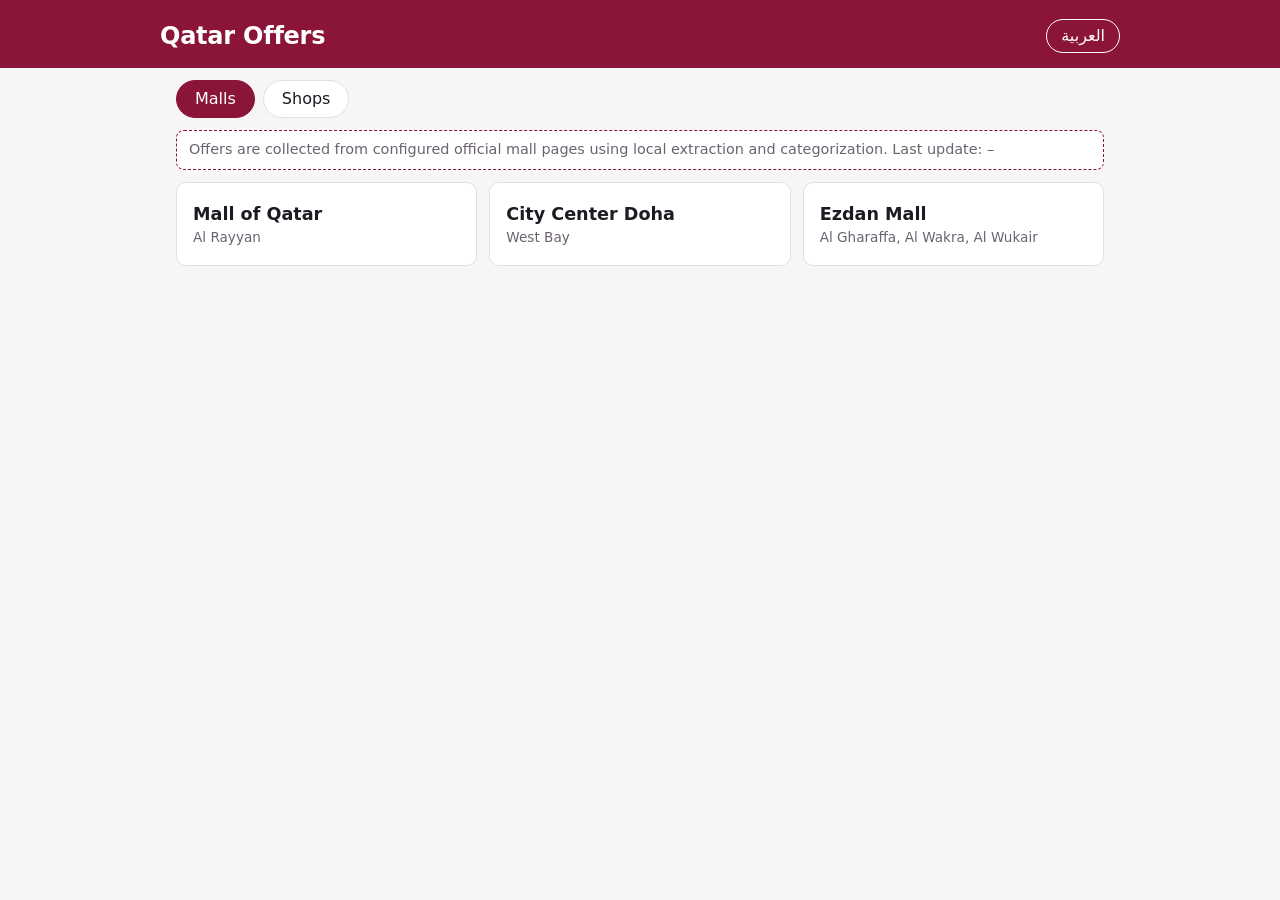
==== web/index.html @ d465aadb "Add files via upload" ====
<!DOCTYPE html>
<html lang="en">
<head>
<meta charset="utf-8">
<meta name="viewport" content="width=device-width, initial-scale=1">
<title>Qatar Offers</title>
<meta name="theme-color" content="#8A1538">
<link rel="manifest" href="manifest.webmanifest">
<link rel="icon" href="icon-192.png">
<link rel="apple-touch-icon" href="icon-192.png">
<meta name="apple-mobile-web-app-capable" content="yes">
<style>
:root{--maroon:#8A1538;--on:#fff;--ink:#1E1A22;--paper:#F7F5F6;--card:#fff;--line:#E4DFE2;--mute:#6B6370;--soon:#B3261E}
@media (prefers-color-scheme:dark){:root{--maroon:#E0728F;--on:#17141A;--ink:#F1EDF2;--paper:#17141A;--card:#221E27;--line:#363039;--mute:#A79FAD;--soon:#FF8A80}}
*{box-sizing:border-box}
body{margin:0;background:var(--paper);color:var(--ink);font:16px/1.5 "Segoe UI",Tahoma,system-ui,sans-serif}
header{background:var(--maroon);color:var(--on);padding:18px 16px 14px}
.top{max-width:960px;margin:auto;display:flex;justify-content:space-between;align-items:center;gap:12px}
h1{margin:0;font-size:1.5rem;letter-spacing:-.01em}
#lang{background:transparent;color:inherit;border:1.5px solid currentColor;border-radius:99px;padding:4px 14px;font:inherit;cursor:pointer}
.tabs{max-width:960px;margin:12px auto 0;padding:0 16px;display:flex;gap:8px}
.tabs button,.chip{border:1px solid var(--line);background:var(--card);color:var(--ink);border-radius:99px;padding:6px 18px;font:inherit;cursor:pointer}
[aria-pressed="true"]{background:var(--maroon)!important;border-color:var(--maroon)!important;color:var(--on)!important}
main{max-width:960px;margin:auto;padding:12px 16px 32px}
.note{background:var(--card);border:1px dashed var(--maroon);border-radius:8px;padding:8px 12px;margin-bottom:12px;color:var(--mute);font-size:.9rem}
input{width:100%;padding:10px;border:1px solid var(--line);border-radius:8px;background:var(--card);color:var(--ink);font:inherit;margin-bottom:12px}
:focus-visible{outline:3px solid var(--maroon);outline-offset:2px}
.grid{display:grid;grid-template-columns:repeat(auto-fill,minmax(290px,1fr));gap:12px}
.card{display:flex;background:var(--card);border:1px solid var(--line);border-radius:10px;overflow:hidden;cursor:pointer;text-align:start;padding:0;color:inherit;font:inherit}
.card:hover{border-color:var(--maroon)}
.stub{flex:0 0 76px;display:flex;flex-direction:column;align-items:center;justify-content:center;border-inline-end:2px dashed var(--line);padding:8px 4px;text-align:center}
.stub b{font-size:1.9rem;line-height:1;font-weight:700}
.stub span{font-size:.72rem;color:var(--mute)}
.stub.soon b{color:var(--soon)}
.body{padding:12px 14px;min-width:0}
.store{font-size:.85rem;color:var(--mute)}
.title{font-weight:600;margin:2px 0 6px}
.disc{display:inline-block;background:var(--maroon);color:var(--on);border-radius:6px;padding:1px 9px;font-size:.88rem;font-weight:600;margin-inline-end:6px}
.disc.flag{background:transparent;border:1px solid var(--soon);color:var(--soon)}
.tagrow{display:flex;flex-wrap:wrap;gap:6px;margin:6px 0}
.tagrow span{border:1px solid var(--line);border-radius:99px;padding:1px 10px;font-size:.78rem;color:var(--mute)}
.big .body{padding:18px 16px}.big .title{font-size:1.1rem;margin:0}
.back{background:none;border:0;color:var(--maroon);font:inherit;cursor:pointer;padding:4px 0}
h2.pt{margin:4px 0 0;font-size:1.35rem}
.chips{display:flex;flex-wrap:wrap;gap:8px;margin:12px 0}
.meta{color:var(--mute);font-size:.9rem;margin:6px 0 12px}
.warn{color:var(--soon)}
.meta a{color:var(--maroon)}
details{margin-top:16px;color:var(--mute);font-size:.9rem}
details a{color:var(--maroon)}
dialog{border:1px solid var(--line);border-radius:12px;background:var(--card);color:var(--ink);max-width:460px;width:calc(100% - 32px);padding:20px}
dialog::backdrop{background:rgba(0,0,0,.5)}
dialog h2{margin:0 0 6px;font-size:1.2rem}
dialog p{margin:8px 0}
dialog a{color:var(--maroon)}
dialog button{margin-top:8px;padding:8px 18px;border:0;border-radius:8px;background:var(--maroon);color:var(--on);font:inherit;cursor:pointer}
.empty{padding:36px 0;text-align:center;color:var(--mute)}
</style>
</head>
<body>
<header><div class="top"><h1 id="appname"></h1><button id="lang" type="button"></button></div></header>
<nav class="tabs" id="tabs"><button type="button" data-tab="malls"></button><button type="button" data-tab="shops"></button></nav>
<main><div id="note" class="note" hidden></div><div id="view"></div></main>
<dialog id="dlg"></dialog>
<script>
const CATS=["Electronics","Fashion","Groceries","Restaurants","Travel","Technology","Beauty","Entertainment","Automotive","Home","Telecom","Banking","Education","Retail","Services","Other"];
const T={
 en:{app:"Qatar Offers",malls:"Malls",shops:"Shops",back:"Back",find:"Search shops",
  cats:{Electronics:"Electronics",Fashion:"Fashion",Groceries:"Groceries",Restaurants:"Restaurants",Travel:"Travel",Technology:"Technology",Beauty:"Beauty",Entertainment:"Entertainment",Automotive:"Automotive",Home:"Home",Telecom:"Telecom",Banking:"Banking",Education:"Education",Retail:"Retail",Services:"Services",Other:"Other"},
  searching:"Searching the web for offers. The first search for a mall can take up to 30 seconds.",
  checked:"Checked",ai:"Extracted and categorized locally from official source pages. Confirm with the store before you go.",
  limit:"Today's search limit is reached. Showing saved results only.",busy:"Someone else is searching this mall right now. Try again in a minute.",
  error:"The search failed just now. Showing saved results.",none:"No offers found here yet.",
  manual:"Offers are collected from configured official mall pages using local extraction and categorization. Last update:",shopsEmpty:"Shops appear here after a mall has been searched. Open a mall first.",err:"Could not load. Check your connection and try again.",
  sample:"Demo mode with sample data. Deploy the backend to search real offers.",
  days:"days left",today:"last day",noEnd:"no end date",close:"Close",ends:"Ends",starts:"Starts",sources:"Sources",source:"Source",offers:n=>n+(n===1?" offer":" offers"),
  promo:"Promo code",price:"Price",review:"Under review"},
 ar:{app:"عروض قطر",malls:"المجمعات",shops:"المتاجر",back:"رجوع",find:"ابحث عن متجر",
  cats:{Electronics:"إلكترونيات",Fashion:"أزياء",Groceries:"بقالة",Restaurants:"مطاعم",Travel:"سفر",Technology:"تقنية",Beauty:"جمال",Entertainment:"ترفيه",Automotive:"سيارات",Home:"منزل",Telecom:"اتصالات",Banking:"بنوك",Education:"تعليم",Retail:"تجزئة",Services:"خدمات",Other:"أخرى"},
  searching:"جارٍ البحث عن العروض في الويب. قد يستغرق أول بحث عن مجمع حتى 30 ثانية.",
  checked:"آخر فحص",ai:"استُخرجت وصُنّفت محلياً من صفحات المصادر الرسمية. تأكد من المتجر قبل الذهاب.",
  limit:"تم الوصول إلى حد البحث اليومي. نعرض النتائج المحفوظة فقط.",busy:"هناك بحث جارٍ عن هذا المجمع الآن. حاول بعد دقيقة.",
  error:"فشل البحث الآن. نعرض النتائج المحفوظة.",none:"لا توجد عروض هنا بعد.",
  manual:"تُجمع العروض من صفحات المجمعات الرسمية المحددة باستخدام الاستخراج والتصنيف المحلي. آخر تحديث:",shopsEmpty:"تظهر المتاجر هنا بعد البحث في مجمع. افتح مجمعاً أولاً.",err:"تعذّر التحميل. تحقق من الاتصال وحاول مرة أخرى.",
  sample:"وضع تجريبي ببيانات نموذجية. انشر الخادم للبحث عن عروض حقيقية.",
  days:"أيام متبقية",today:"آخر يوم",noEnd:"بلا تاريخ انتهاء",close:"إغلاق",ends:"ينتهي",starts:"يبدأ",sources:"المصادر",source:"المصدر",offers:n=>n+" عرض",
  promo:"رمز الخصم",price:"السعر",review:"قيد المراجعة"}
};
let lang=localStorage.getItem("lang")||"en",route={tab:"malls"},demo=false,sample=[],seq=0,current=[],shopsAll=[];
const $=id=>document.getElementById(id),dayMs=864e5,today=new Date(new Date().toDateString());
const esc=s=>String(s??"").replace(/[&<>"']/g,c=>({"&":"&amp;","<":"&lt;",">":"&gt;",'"':"&quot;","'":"&#39;"}[c]));
const daysLeft=o=>o.end_date?Math.round((new Date(o.end_date)-today)/dayMs):null;
const ttl=o=>lang==="ar"&&o.title_ar?o.title_ar:o.title;
const nm=m=>lang==="ar"&&m.name_ar?m.name_ar:m.name;
const fix=o=>o.days_left!=null?{...o,end_date:new Date(today.getTime()+o.days_left*dayMs).toISOString().slice(0,10)}:o;

async function api(p){const r=await fetch(p);if(!r.ok)throw new Error(r.status);return r.json()}
let mallsStatic=[],meta={};
const norm=s=>String(s||"").toLowerCase().replace(/centre/g,"center").replace(/[^a-z0-9\u0600-\u06ff]/g,"");
async function loadSample(){if(!sample.length&&!mallsStatic.length){
  const[d,m]=await Promise.all([fetch("offers.json").then(r=>r.json()),fetch("malls.json").then(r=>r.json()).catch(()=>[])]);
  meta=d;sample=(d.offers||[]).map(fix);mallsStatic=m}}
async function getMalls(){
  if(!demo){try{return await api("/api/malls")}catch(e){demo=true}}
  await loadSample();return mallsStatic.length?mallsStatic:[...new Set(sample.map(o=>o.mall_name))].sort().map(n=>({id:n,name:n}));
}
async function getMall(id,cat){
  if(!demo)return api(`/api/mall/${encodeURIComponent(id)}/offers?category=${cat}`);
  await loadSample();const m=mallsStatic.find(x=>x.id===id)||{id,name:id},st=(meta.status||[]).find(x=>x.id===id)||{};return{mall:m,status:"demo",checked_at:st.checked_at||null,sources:st.sources||[],note:m,offers:sample.filter(o=>norm(o.mall_name)===norm(m.name)&&o.category===cat)};
}
async function getShops(){
  if(!demo)return api("/api/shops");
  await loadSample();const m={};sample.forEach(o=>m[o.store_name]=(m[o.store_name]||0)+1);
  return Object.entries(m).sort().map(([name,n])=>({name,n}));
}
async function getShop(name){
  if(!demo)return api("/api/shop?name="+encodeURIComponent(name));
  await loadSample();return{name,offers:sample.filter(o=>o.store_name===name)};
}

function stub(o){
  const d=daysLeft(o),t=T[lang];
  if(d===null)return`<div class="stub"><span>${t.noEnd}</span></div>`;
  if(d===0)return`<div class="stub soon"><span>${t.today}</span></div>`;
  return`<div class="stub ${d<=3?"soon":""}"><b>${d}</b><span>${t.days}</span></div>`;
}
function cards(list,showMall){
  current=list;
  return`<div class="grid">${list.map((o,i)=>`<button class="card" data-i="${i}">${stub(o)}<div class="body">
   <div class="store">${esc(o.store_name)}${showMall&&o.mall_name?" · "+esc(o.mall_name):""}</div>
   <div class="title">${esc(ttl(o))}</div>${o.discount_text?`<span class="disc">${esc(o.discount_text)}</span>`:""}${o.needs_review?`<span class="disc flag">${T[lang].review}</span>`:""}</div></button>`).join("")}</div>`;
}
function ago(iso){
  const m=Math.max(1,Math.round((Date.now()-new Date(iso))/6e4)),rf=new Intl.RelativeTimeFormat(lang,{numeric:"auto"});
  return m<60?rf.format(-m,"minute"):m<2880?rf.format(-Math.round(m/60),"hour"):rf.format(-Math.round(m/1440),"day");
}
const back=()=>`<button class="back" type="button" data-back>${T[lang].back}</button>`;
const chips=()=>`<div class="chips">${CATS.map(c=>`<button class="chip" type="button" data-cat="${c}" aria-pressed="${c===route.cat}">${T[lang].cats[c]}</button>`).join("")}</div>`;

async function go(){
  const my=++seq,t=T[lang],v=$("view");
  document.documentElement.lang=lang;document.documentElement.dir=lang==="ar"?"rtl":"ltr";
  $("appname").textContent=t.app;document.title=t.app;$("lang").textContent=lang==="ar"?"English":"العربية";
  document.querySelectorAll("#tabs button").forEach(b=>{b.textContent=t[b.dataset.tab];b.setAttribute("aria-pressed",b.dataset.tab===route.tab&&!route.mall&&!route.shop||b.dataset.tab===route.tab)});
  try{
    if(route.mall){
      const head=`${back()}<h2 class="pt">${esc(route.name||"")}</h2>${chips()}`;
      v.innerHTML=head+`<p class="meta">${t.searching}</p>`;
      const r=await getMall(route.mall,route.cat);if(my!==seq)return;
      const bits=[];
      if(r.checked_at)bits.push(`${t.checked} ${ago(r.checked_at)}`);
      if(r.offers.some(o=>o.origin==="local_extractor"))bits.push(t.ai);
      const msg=t[r.status];
      v.innerHTML=`${back()}<h2 class="pt">${esc(nm(r.mall))}</h2>${chips()}
       <p class="meta">${esc(bits.join(" · "))}</p>
       ${r.note&&(r.note.note||r.note.note_ar)?`<p class="meta">${esc(lang==="ar"&&r.note.note_ar?r.note.note_ar:r.note.note)}${/^https?:\/\//.test(r.note.note_url||"")?` <a href="${esc(r.note.note_url)}" target="_blank" rel="noopener">${t.source}</a>`:""}</p>`:""}${msg&&["limit","busy","error"].includes(r.status)?`<p class="meta warn">${msg}</p>`:""}
       ${r.offers.length?cards(r.offers,false):`<p class="empty">${t.none}</p>`}
       ${r.sources&&r.sources.length?`<details><summary>${t.sources}</summary><ul>${r.sources.map(s=>`<li><a href="${esc(s.url)}" target="_blank" rel="noopener">${esc(s.title)}</a></li>`).join("")}</ul></details>`:""}`;
    }else if(route.shop){
      const r=await getShop(route.shop);if(my!==seq)return;
      v.innerHTML=`${back()}<h2 class="pt">${esc(r.name)}</h2><p class="meta">${t.offers(r.offers.length)}</p>${cards(r.offers,true)}`;
    }else if(route.tab==="malls"){
      const l=await getMalls();if(my!==seq)return;
      v.innerHTML=`<div class="grid">${l.map(m=>`<button class="card big" data-mall="${esc(m.id)}" data-name="${esc(m.name)}"><div class="body"><div class="title">${esc(nm(m))}</div><div class="store">${esc(m.area||"")}</div></div></button>`).join("")}</div>`;
    }else{
      shopsAll=await getShops();if(my!==seq)return;
      v.innerHTML=`<input id="sq" type="search" placeholder="${t.find}"><div id="shoplist"></div>`;
      drawShops();
    }
  }catch(e){if(my===seq)v.innerHTML=`<p class="empty">${t.err}</p>`}
  $("note").hidden=!demo;$("note").textContent=t.manual+" "+(meta.updated||"–");
}
function drawShops(){
  const q=($("sq")?.value||"").toLowerCase(),l=shopsAll.filter(s=>s.name.toLowerCase().includes(q));
  $("shoplist").innerHTML=l.length?`<div class="grid">${l.map(s=>`<button class="card big" data-shop="${esc(s.name)}"><div class="body"><div class="title">${esc(s.name)}</div><div class="store">${T[lang].offers(s.n)}</div></div></button>`).join("")}</div>`
   :`<p class="empty">${T[lang].shopsEmpty}</p>`;
}
document.addEventListener("input",e=>{if(e.target.id==="sq")drawShops()});
document.addEventListener("click",e=>{
  const b=e.target.closest("button");if(!b)return;
  if(b.dataset.tab){route={tab:b.dataset.tab};go()}
  else if(b.dataset.mall){route={tab:"malls",mall:b.dataset.mall,name:b.dataset.name,cat:"Fashion"};go()}
  else if(b.dataset.cat){route.cat=b.dataset.cat;go()}
  else if(b.dataset.shop){route={tab:"shops",shop:b.dataset.shop};go()}
  else if("back" in b.dataset){route={tab:route.tab};go()}
  else if(b.dataset.i!==undefined){
    const o=current[+b.dataset.i],t=T[lang];if(!o)return;
    const tags=[...(o.tags||[])];if(o.subcategory)tags.unshift(o.subcategory);
    $("dlg").innerHTML=`<h2>${esc(ttl(o))}</h2><div class="store">${esc(o.store_name)}${o.mall_name?" · "+esc(o.mall_name):""}</div>
     ${tags.length?`<div class="tagrow">${tags.map(x=>`<span>${esc(x)}</span>`).join("")}</div>`:""}
     ${o.discount_text?`<p><span class="disc">${esc(o.discount_text)}</span></p>`:""}${o.description?`<p>${esc(o.description)}</p>`:""}
     ${o.price?`<p class="store">${t.price}: ${esc(o.price)} QAR</p>`:""}
     ${o.promo_code?`<p class="store">${t.promo}: <b>${esc(o.promo_code)}</b></p>`:""}
     <p class="store">${o.start_date?t.starts+": "+esc(o.start_date)+"  ":""}${o.end_date?t.ends+": "+esc(o.end_date):""}</p>
     ${o.needs_review?`<p class="meta warn">${t.review}</p>`:""}
     ${o.source_url&&/^https?:\/\//.test(o.source_url)?`<p><a href="${esc(o.source_url)}" target="_blank" rel="noopener">${t.source}</a></p>`:""}
     <button type="button" onclick="dlg.close()">${t.close}</button>`;
    $("dlg").showModal();
  }
});
$("lang").addEventListener("click",()=>{lang=lang==="en"?"ar":"en";try{localStorage.setItem("lang",lang)}catch(e){}go()});
if("serviceWorker" in navigator)navigator.serviceWorker.register("sw.js").catch(()=>{});
go();
</script>
</body>
</html>
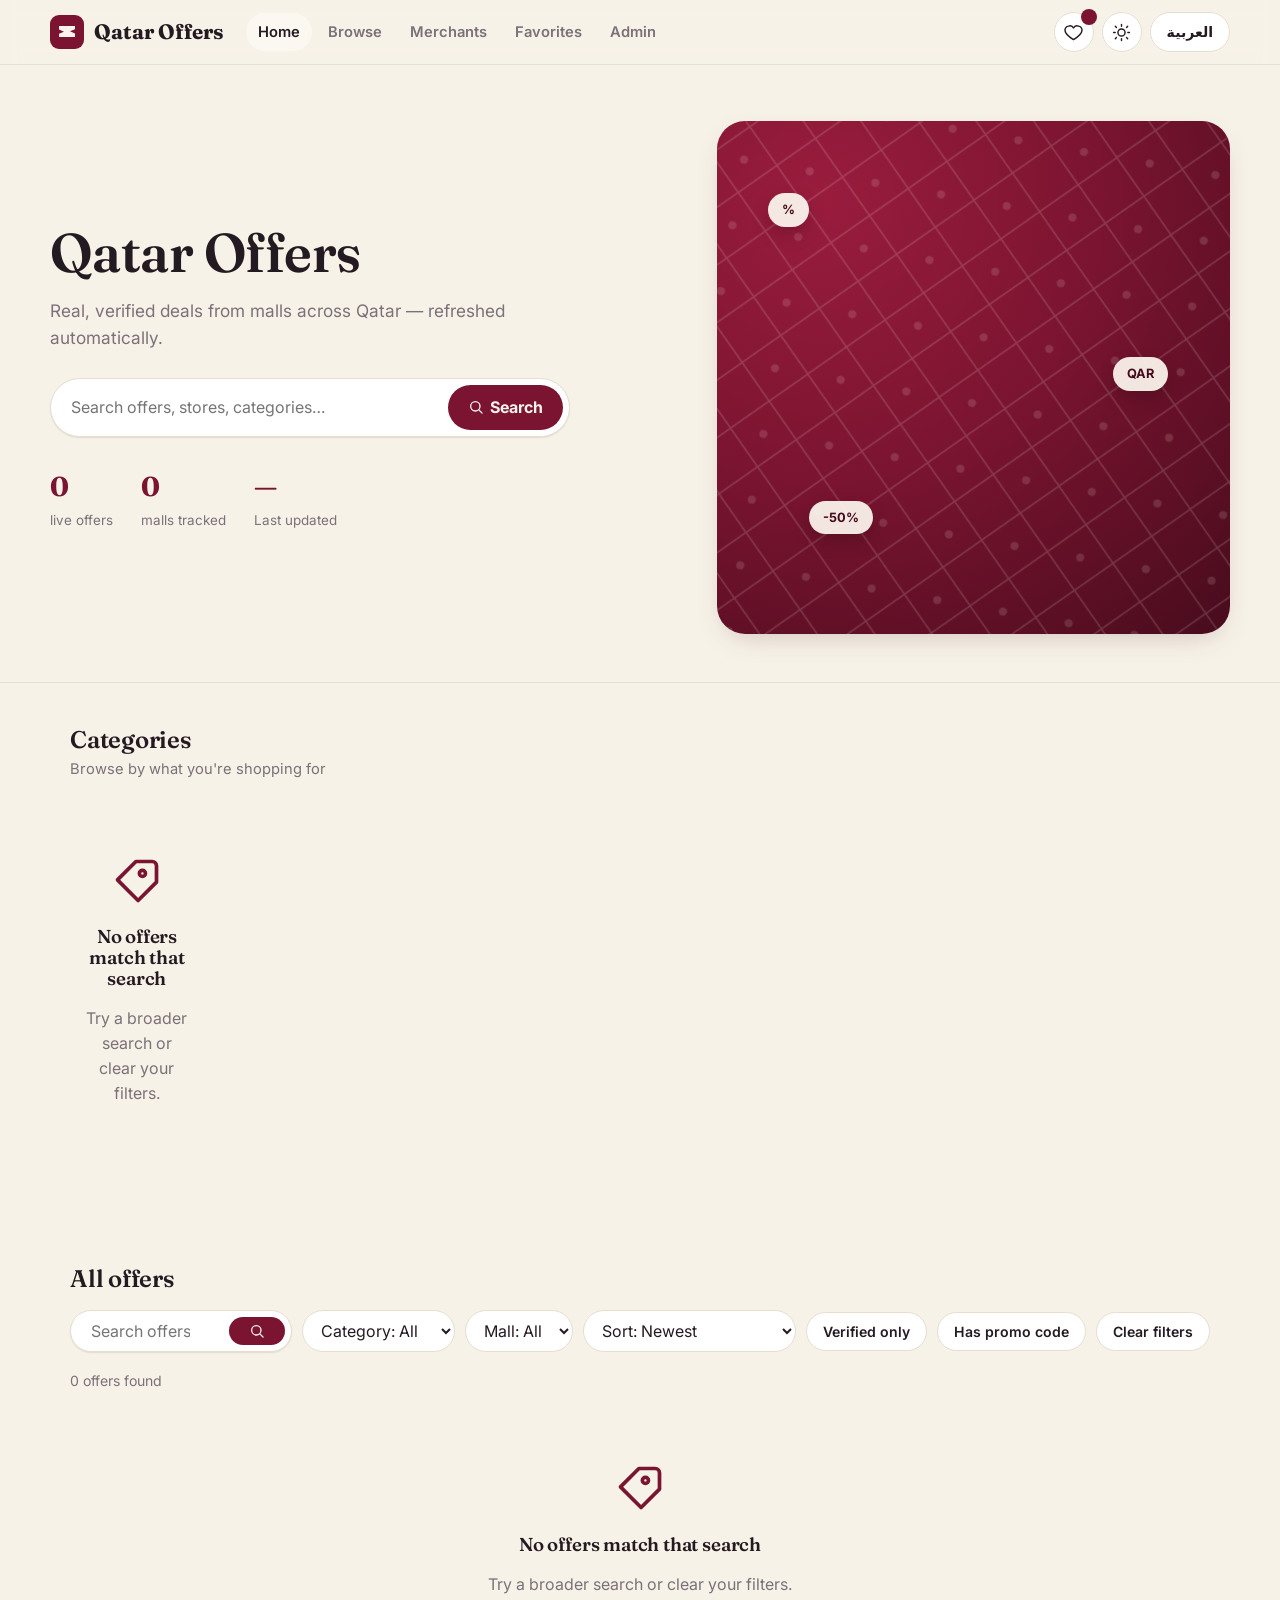
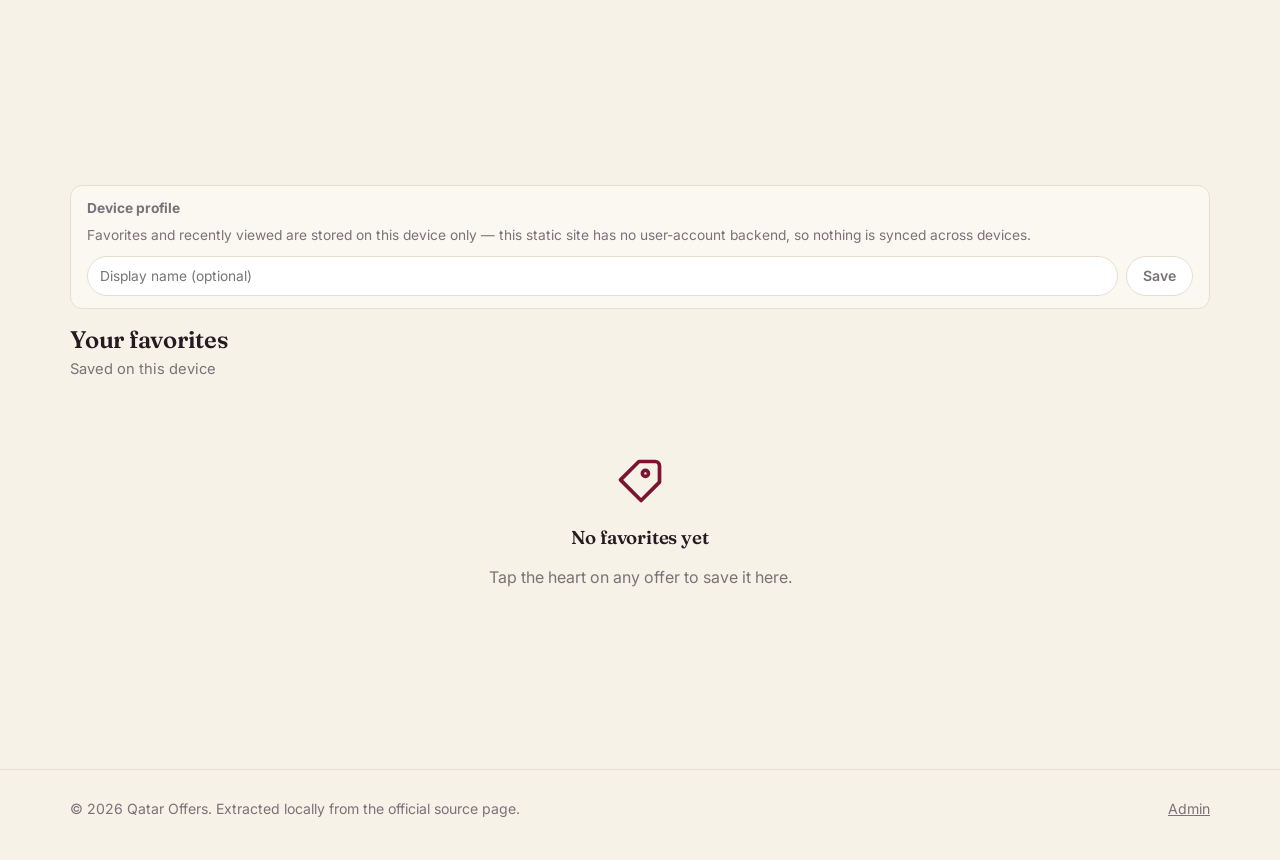
==== commit 85a68809: "Add files via upload" ====
--- a/web/index.html
+++ b/web/index.html
@@ -3,204 +3,356 @@
 <head>
 <meta charset="utf-8">
 <meta name="viewport" content="width=device-width, initial-scale=1">
-<title>Qatar Offers</title>
-<meta name="theme-color" content="#8A1538">
+<title>Qatar Offers — Real, verified deals from malls across Qatar</title>
+<meta name="description" content="Browse live, verified offers from malls across Qatar. Search, filter by category, and track prices, discounts and expiry dates — refreshed automatically from official sources.">
+<meta name="theme-color" content="#7A1430">
 <link rel="manifest" href="manifest.webmanifest">
 <link rel="icon" href="icon-192.png">
 <link rel="apple-touch-icon" href="icon-192.png">
 <meta name="apple-mobile-web-app-capable" content="yes">
-<style>
-:root{--maroon:#8A1538;--on:#fff;--ink:#1E1A22;--paper:#F7F5F6;--card:#fff;--line:#E4DFE2;--mute:#6B6370;--soon:#B3261E}
-@media (prefers-color-scheme:dark){:root{--maroon:#E0728F;--on:#17141A;--ink:#F1EDF2;--paper:#17141A;--card:#221E27;--line:#363039;--mute:#A79FAD;--soon:#FF8A80}}
-*{box-sizing:border-box}
-body{margin:0;background:var(--paper);color:var(--ink);font:16px/1.5 "Segoe UI",Tahoma,system-ui,sans-serif}
-header{background:var(--maroon);color:var(--on);padding:18px 16px 14px}
-.top{max-width:960px;margin:auto;display:flex;justify-content:space-between;align-items:center;gap:12px}
-h1{margin:0;font-size:1.5rem;letter-spacing:-.01em}
-#lang{background:transparent;color:inherit;border:1.5px solid currentColor;border-radius:99px;padding:4px 14px;font:inherit;cursor:pointer}
-.tabs{max-width:960px;margin:12px auto 0;padding:0 16px;display:flex;gap:8px}
-.tabs button,.chip{border:1px solid var(--line);background:var(--card);color:var(--ink);border-radius:99px;padding:6px 18px;font:inherit;cursor:pointer}
-[aria-pressed="true"]{background:var(--maroon)!important;border-color:var(--maroon)!important;color:var(--on)!important}
-main{max-width:960px;margin:auto;padding:12px 16px 32px}
-.note{background:var(--card);border:1px dashed var(--maroon);border-radius:8px;padding:8px 12px;margin-bottom:12px;color:var(--mute);font-size:.9rem}
-input{width:100%;padding:10px;border:1px solid var(--line);border-radius:8px;background:var(--card);color:var(--ink);font:inherit;margin-bottom:12px}
-:focus-visible{outline:3px solid var(--maroon);outline-offset:2px}
-.grid{display:grid;grid-template-columns:repeat(auto-fill,minmax(290px,1fr));gap:12px}
-.card{display:flex;background:var(--card);border:1px solid var(--line);border-radius:10px;overflow:hidden;cursor:pointer;text-align:start;padding:0;color:inherit;font:inherit}
-.card:hover{border-color:var(--maroon)}
-.stub{flex:0 0 76px;display:flex;flex-direction:column;align-items:center;justify-content:center;border-inline-end:2px dashed var(--line);padding:8px 4px;text-align:center}
-.stub b{font-size:1.9rem;line-height:1;font-weight:700}
-.stub span{font-size:.72rem;color:var(--mute)}
-.stub.soon b{color:var(--soon)}
-.body{padding:12px 14px;min-width:0}
-.store{font-size:.85rem;color:var(--mute)}
-.title{font-weight:600;margin:2px 0 6px}
-.disc{display:inline-block;background:var(--maroon);color:var(--on);border-radius:6px;padding:1px 9px;font-size:.88rem;font-weight:600;margin-inline-end:6px}
-.disc.flag{background:transparent;border:1px solid var(--soon);color:var(--soon)}
-.tagrow{display:flex;flex-wrap:wrap;gap:6px;margin:6px 0}
-.tagrow span{border:1px solid var(--line);border-radius:99px;padding:1px 10px;font-size:.78rem;color:var(--mute)}
-.big .body{padding:18px 16px}.big .title{font-size:1.1rem;margin:0}
-.back{background:none;border:0;color:var(--maroon);font:inherit;cursor:pointer;padding:4px 0}
-h2.pt{margin:4px 0 0;font-size:1.35rem}
-.chips{display:flex;flex-wrap:wrap;gap:8px;margin:12px 0}
-.meta{color:var(--mute);font-size:.9rem;margin:6px 0 12px}
-.warn{color:var(--soon)}
-.meta a{color:var(--maroon)}
-details{margin-top:16px;color:var(--mute);font-size:.9rem}
-details a{color:var(--maroon)}
-dialog{border:1px solid var(--line);border-radius:12px;background:var(--card);color:var(--ink);max-width:460px;width:calc(100% - 32px);padding:20px}
-dialog::backdrop{background:rgba(0,0,0,.5)}
-dialog h2{margin:0 0 6px;font-size:1.2rem}
-dialog p{margin:8px 0}
-dialog a{color:var(--maroon)}
-dialog button{margin-top:8px;padding:8px 18px;border:0;border-radius:8px;background:var(--maroon);color:var(--on);font:inherit;cursor:pointer}
-.empty{padding:36px 0;text-align:center;color:var(--mute)}
-</style>
+<link rel="canonical" href="index.html">
+<meta property="og:type" content="website">
+<meta property="og:site_name" content="Qatar Offers">
+<link rel="stylesheet" href="assets/app.css">
 </head>
 <body>
-<header><div class="top"><h1 id="appname"></h1><button id="lang" type="button"></button></div></header>
-<nav class="tabs" id="tabs"><button type="button" data-tab="malls"></button><button type="button" data-tab="shops"></button></nav>
-<main><div id="note" class="note" hidden></div><div id="view"></div></main>
-<dialog id="dlg"></dialog>
+<div id="header-slot"></div>
+<main id="main">
+
+  <section class="hero">
+    <div class="wrap hero-inner">
+      <div>
+        <h1 id="heroTitle"></h1>
+        <p class="lede" id="heroLede"></p>
+        <form class="search-shell" id="heroSearch" role="search">
+          <label class="visually-hidden" for="heroSearchInput" id="searchLabel"></label>
+          <input id="heroSearchInput" type="search" name="q" autocomplete="off">
+          <button type="submit">
+            <svg viewBox="0 0 24 24" fill="none" stroke="currentColor" stroke-width="2" stroke-linecap="round"><circle cx="11" cy="11" r="7"/><path d="m21 21-4.3-4.3"/></svg>
+            <span id="searchBtnLabel"></span>
+          </button>
+        </form>
+        <div class="hero-stats" id="heroStats" aria-live="polite"></div>
+      </div>
+      <div class="hero-art" aria-hidden="true">
+        <svg viewBox="0 0 400 400" preserveAspectRatio="xMidYMid slice">
+          <defs>
+            <pattern id="geo" width="52" height="52" patternUnits="userSpaceOnUse" patternTransform="rotate(10)">
+              <path d="M26 0 52 26 26 52 0 26Z" fill="none" stroke="rgba(251,244,236,.16)" stroke-width="1.3"/>
+              <circle cx="26" cy="26" r="3.2" fill="rgba(251,244,236,.14)"/>
+            </pattern>
+          </defs>
+          <rect width="400" height="400" fill="url(#geo)"/>
+        </svg>
+        <span class="chip-float" style="top:14%; inset-inline-start:10%">%</span>
+        <span class="chip-float" style="top:46%; inset-inline-end:12%">QAR</span>
+        <span class="chip-float" style="top:74%; inset-inline-start:18%">-50%</span>
+      </div>
+    </div>
+  </section>
+
+  <section class="section" id="categories">
+    <div class="wrap">
+      <div class="section-head">
+        <div><h2 id="catHeading"></h2><p id="catSub"></p></div>
+      </div>
+      <div class="cat-grid" id="catGrid"></div>
+    </div>
+  </section>
+
+  <section class="section" id="featured-section" hidden>
+    <div class="wrap">
+      <div class="section-head">
+        <div><h2 id="featHeading"></h2><p id="featSub"></p></div>
+        <a class="more" href="#browse" id="featMore"></a>
+      </div>
+      <div class="rail" id="featRail"></div>
+    </div>
+  </section>
+
+  <section class="section" id="trending-section" hidden>
+    <div class="wrap">
+      <div class="section-head">
+        <div><h2 id="trendHeading"></h2><p id="trendSub"></p></div>
+      </div>
+      <div class="cat-grid" id="trendGrid"></div>
+    </div>
+  </section>
+
+  <section class="section" id="latest-section" hidden>
+    <div class="wrap">
+      <div class="section-head">
+        <div><h2 id="latestHeading"></h2><p id="latestSub"></p></div>
+      </div>
+      <div class="rail" id="latestRail"></div>
+    </div>
+  </section>
+
+  <section class="section" id="browse">
+    <div class="wrap">
+      <div class="section-head"><div><h2 id="browseHeading"></h2></div></div>
+      <div class="toolbar">
+        <form class="search-shell" id="browseSearchForm" role="search">
+          <label class="visually-hidden" for="browseSearchInput"></label>
+          <input id="browseSearchInput" type="search">
+          <button type="submit" aria-label="Search"><svg viewBox="0 0 24 24" fill="none" stroke="currentColor" stroke-width="2" stroke-linecap="round"><circle cx="11" cy="11" r="7"/><path d="m21 21-4.3-4.3"/></svg></button>
+        </form>
+        <select id="catSelect"></select>
+        <select id="mallSelect"></select>
+        <select id="sortSelect"></select>
+        <button type="button" class="pill-btn" id="verifiedToggle"></button>
+        <button type="button" class="pill-btn" id="promoToggle"></button>
+        <button type="button" class="pill-btn" id="clearFilters"></button>
+      </div>
+      <p class="result-count" id="resultCount" aria-live="polite"></p>
+      <div id="browseState"></div>
+      <div class="grid" id="browseGrid"></div>
+      <nav class="pagination" id="browsePagination" aria-label="Pagination"></nav>
+    </div>
+  </section>
+
+  <section class="section" id="favorites">
+    <div class="wrap">
+      <div class="note-banner" id="accountBox">
+        <strong id="accountTitle"></strong>
+        <p id="accountBody" style="margin:6px 0 10px"></p>
+        <form id="accountForm" style="display:flex; gap:8px; flex-wrap:wrap">
+          <input id="accountName" type="text" style="flex:1; min-width:160px; padding:8px 12px; border:1px solid var(--line); border-radius:99px; background:var(--card)">
+          <button type="submit" class="pill-btn" id="accountSave"></button>
+        </form>
+      </div>
+      <div class="section-head"><div><h2 id="favHeading"></h2><p id="favSub"></p></div></div>
+      <div id="favContent"></div>
+    </div>
+  </section>
+
+  <section class="section" id="recent-section" hidden>
+    <div class="wrap">
+      <div class="section-head"><div><h2 id="recentHeading"></h2></div></div>
+      <div class="rail" id="recentRail"></div>
+    </div>
+  </section>
+
+</main>
+<div id="footer-slot"></div>
+<script src="assets/app.js"></script>
 <script>
-const CATS=["Electronics","Fashion","Groceries","Restaurants","Travel","Technology","Beauty","Entertainment","Automotive","Home","Telecom","Banking","Education","Retail","Services","Other"];
-const T={
- en:{app:"Qatar Offers",malls:"Malls",shops:"Shops",back:"Back",find:"Search shops",
-  cats:{Electronics:"Electronics",Fashion:"Fashion",Groceries:"Groceries",Restaurants:"Restaurants",Travel:"Travel",Technology:"Technology",Beauty:"Beauty",Entertainment:"Entertainment",Automotive:"Automotive",Home:"Home",Telecom:"Telecom",Banking:"Banking",Education:"Education",Retail:"Retail",Services:"Services",Other:"Other"},
-  searching:"Searching the web for offers. The first search for a mall can take up to 30 seconds.",
-  checked:"Checked",ai:"Extracted and categorized locally from official source pages. Confirm with the store before you go.",
-  limit:"Today's search limit is reached. Showing saved results only.",busy:"Someone else is searching this mall right now. Try again in a minute.",
-  error:"The search failed just now. Showing saved results.",none:"No offers found here yet.",
-  manual:"Offers are collected from configured official mall pages using local extraction and categorization. Last update:",shopsEmpty:"Shops appear here after a mall has been searched. Open a mall first.",err:"Could not load. Check your connection and try again.",
-  sample:"Demo mode with sample data. Deploy the backend to search real offers.",
-  days:"days left",today:"last day",noEnd:"no end date",close:"Close",ends:"Ends",starts:"Starts",sources:"Sources",source:"Source",offers:n=>n+(n===1?" offer":" offers"),
-  promo:"Promo code",price:"Price",review:"Under review"},
- ar:{app:"عروض قطر",malls:"المجمعات",shops:"المتاجر",back:"رجوع",find:"ابحث عن متجر",
-  cats:{Electronics:"إلكترونيات",Fashion:"أزياء",Groceries:"بقالة",Restaurants:"مطاعم",Travel:"سفر",Technology:"تقنية",Beauty:"جمال",Entertainment:"ترفيه",Automotive:"سيارات",Home:"منزل",Telecom:"اتصالات",Banking:"بنوك",Education:"تعليم",Retail:"تجزئة",Services:"خدمات",Other:"أخرى"},
-  searching:"جارٍ البحث عن العروض في الويب. قد يستغرق أول بحث عن مجمع حتى 30 ثانية.",
-  checked:"آخر فحص",ai:"استُخرجت وصُنّفت محلياً من صفحات المصادر الرسمية. تأكد من المتجر قبل الذهاب.",
-  limit:"تم الوصول إلى حد البحث اليومي. نعرض النتائج المحفوظة فقط.",busy:"هناك بحث جارٍ عن هذا المجمع الآن. حاول بعد دقيقة.",
-  error:"فشل البحث الآن. نعرض النتائج المحفوظة.",none:"لا توجد عروض هنا بعد.",
-  manual:"تُجمع العروض من صفحات المجمعات الرسمية المحددة باستخدام الاستخراج والتصنيف المحلي. آخر تحديث:",shopsEmpty:"تظهر المتاجر هنا بعد البحث في مجمع. افتح مجمعاً أولاً.",err:"تعذّر التحميل. تحقق من الاتصال وحاول مرة أخرى.",
-  sample:"وضع تجريبي ببيانات نموذجية. انشر الخادم للبحث عن عروض حقيقية.",
-  days:"أيام متبقية",today:"آخر يوم",noEnd:"بلا تاريخ انتهاء",close:"إغلاق",ends:"ينتهي",starts:"يبدأ",sources:"المصادر",source:"المصدر",offers:n=>n+" عرض",
-  promo:"رمز الخصم",price:"السعر",review:"قيد المراجعة"}
-};
-let lang=localStorage.getItem("lang")||"en",route={tab:"malls"},demo=false,sample=[],seq=0,current=[],shopsAll=[];
-const $=id=>document.getElementById(id),dayMs=864e5,today=new Date(new Date().toDateString());
-const esc=s=>String(s??"").replace(/[&<>"']/g,c=>({"&":"&amp;","<":"&lt;",">":"&gt;",'"':"&quot;","'":"&#39;"}[c]));
-const daysLeft=o=>o.end_date?Math.round((new Date(o.end_date)-today)/dayMs):null;
-const ttl=o=>lang==="ar"&&o.title_ar?o.title_ar:o.title;
-const nm=m=>lang==="ar"&&m.name_ar?m.name_ar:m.name;
-const fix=o=>o.days_left!=null?{...o,end_date:new Date(today.getTime()+o.days_left*dayMs).toISOString().slice(0,10)}:o;
-
-async function api(p){const r=await fetch(p);if(!r.ok)throw new Error(r.status);return r.json()}
-let mallsStatic=[],meta={};
-const norm=s=>String(s||"").toLowerCase().replace(/centre/g,"center").replace(/[^a-z0-9\u0600-\u06ff]/g,"");
-async function loadSample(){if(!sample.length&&!mallsStatic.length){
-  const[d,m]=await Promise.all([fetch("offers.json").then(r=>r.json()),fetch("malls.json").then(r=>r.json()).catch(()=>[])]);
-  meta=d;sample=(d.offers||[]).map(fix);mallsStatic=m}}
-async function getMalls(){
-  if(!demo){try{return await api("/api/malls")}catch(e){demo=true}}
-  await loadSample();return mallsStatic.length?mallsStatic:[...new Set(sample.map(o=>o.mall_name))].sort().map(n=>({id:n,name:n}));
-}
-async function getMall(id,cat){
-  if(!demo)return api(`/api/mall/${encodeURIComponent(id)}/offers?category=${cat}`);
-  await loadSample();const m=mallsStatic.find(x=>x.id===id)||{id,name:id},st=(meta.status||[]).find(x=>x.id===id)||{};return{mall:m,status:"demo",checked_at:st.checked_at||null,sources:st.sources||[],note:m,offers:sample.filter(o=>norm(o.mall_name)===norm(m.name)&&o.category===cat)};
-}
-async function getShops(){
-  if(!demo)return api("/api/shops");
-  await loadSample();const m={};sample.forEach(o=>m[o.store_name]=(m[o.store_name]||0)+1);
-  return Object.entries(m).sort().map(([name,n])=>({name,n}));
-}
-async function getShop(name){
-  if(!demo)return api("/api/shop?name="+encodeURIComponent(name));
-  await loadSample();return{name,offers:sample.filter(o=>o.store_name===name)};
-}
-
-function stub(o){
-  const d=daysLeft(o),t=T[lang];
-  if(d===null)return`<div class="stub"><span>${t.noEnd}</span></div>`;
-  if(d===0)return`<div class="stub soon"><span>${t.today}</span></div>`;
-  return`<div class="stub ${d<=3?"soon":""}"><b>${d}</b><span>${t.days}</span></div>`;
-}
-function cards(list,showMall){
-  current=list;
-  return`<div class="grid">${list.map((o,i)=>`<button class="card" data-i="${i}">${stub(o)}<div class="body">
-   <div class="store">${esc(o.store_name)}${showMall&&o.mall_name?" · "+esc(o.mall_name):""}</div>
-   <div class="title">${esc(ttl(o))}</div>${o.discount_text?`<span class="disc">${esc(o.discount_text)}</span>`:""}${o.needs_review?`<span class="disc flag">${T[lang].review}</span>`:""}</div></button>`).join("")}</div>`;
-}
-function ago(iso){
-  const m=Math.max(1,Math.round((Date.now()-new Date(iso))/6e4)),rf=new Intl.RelativeTimeFormat(lang,{numeric:"auto"});
-  return m<60?rf.format(-m,"minute"):m<2880?rf.format(-Math.round(m/60),"hour"):rf.format(-Math.round(m/1440),"day");
-}
-const back=()=>`<button class="back" type="button" data-back>${T[lang].back}</button>`;
-const chips=()=>`<div class="chips">${CATS.map(c=>`<button class="chip" type="button" data-cat="${c}" aria-pressed="${c===route.cat}">${T[lang].cats[c]}</button>`).join("")}</div>`;
-
-async function go(){
-  const my=++seq,t=T[lang],v=$("view");
-  document.documentElement.lang=lang;document.documentElement.dir=lang==="ar"?"rtl":"ltr";
-  $("appname").textContent=t.app;document.title=t.app;$("lang").textContent=lang==="ar"?"English":"العربية";
-  document.querySelectorAll("#tabs button").forEach(b=>{b.textContent=t[b.dataset.tab];b.setAttribute("aria-pressed",b.dataset.tab===route.tab&&!route.mall&&!route.shop||b.dataset.tab===route.tab)});
-  try{
-    if(route.mall){
-      const head=`${back()}<h2 class="pt">${esc(route.name||"")}</h2>${chips()}`;
-      v.innerHTML=head+`<p class="meta">${t.searching}</p>`;
-      const r=await getMall(route.mall,route.cat);if(my!==seq)return;
-      const bits=[];
-      if(r.checked_at)bits.push(`${t.checked} ${ago(r.checked_at)}`);
-      if(r.offers.some(o=>o.origin==="local_extractor"))bits.push(t.ai);
-      const msg=t[r.status];
-      v.innerHTML=`${back()}<h2 class="pt">${esc(nm(r.mall))}</h2>${chips()}
-       <p class="meta">${esc(bits.join(" · "))}</p>
-       ${r.note&&(r.note.note||r.note.note_ar)?`<p class="meta">${esc(lang==="ar"&&r.note.note_ar?r.note.note_ar:r.note.note)}${/^https?:\/\//.test(r.note.note_url||"")?` <a href="${esc(r.note.note_url)}" target="_blank" rel="noopener">${t.source}</a>`:""}</p>`:""}${msg&&["limit","busy","error"].includes(r.status)?`<p class="meta warn">${msg}</p>`:""}
-       ${r.offers.length?cards(r.offers,false):`<p class="empty">${t.none}</p>`}
-       ${r.sources&&r.sources.length?`<details><summary>${t.sources}</summary><ul>${r.sources.map(s=>`<li><a href="${esc(s.url)}" target="_blank" rel="noopener">${esc(s.title)}</a></li>`).join("")}</ul></details>`:""}`;
-    }else if(route.shop){
-      const r=await getShop(route.shop);if(my!==seq)return;
-      v.innerHTML=`${back()}<h2 class="pt">${esc(r.name)}</h2><p class="meta">${t.offers(r.offers.length)}</p>${cards(r.offers,true)}`;
-    }else if(route.tab==="malls"){
-      const l=await getMalls();if(my!==seq)return;
-      v.innerHTML=`<div class="grid">${l.map(m=>`<button class="card big" data-mall="${esc(m.id)}" data-name="${esc(m.name)}"><div class="body"><div class="title">${esc(nm(m))}</div><div class="store">${esc(m.area||"")}</div></div></button>`).join("")}</div>`;
-    }else{
-      shopsAll=await getShops();if(my!==seq)return;
-      v.innerHTML=`<input id="sq" type="search" placeholder="${t.find}"><div id="shoplist"></div>`;
-      drawShops();
+(function(){
+  const tr = QO.t();
+  QO.wireChrome("home");
+  QO.setSEO({ title: tr.app + " — " + tr.tagline, description: tr.tagline });
+
+  document.getElementById("heroTitle").textContent = tr.app;
+  document.getElementById("heroLede").textContent = tr.tagline;
+  document.getElementById("searchLabel").textContent = tr.search_label;
+  document.getElementById("heroSearchInput").placeholder = tr.search_ph;
+  document.getElementById("searchBtnLabel").textContent = tr.search_btn;
+  document.getElementById("catHeading").textContent = tr.categories;
+  document.getElementById("catSub").textContent = tr.categories_sub;
+  document.getElementById("featHeading").textContent = tr.featured;
+  document.getElementById("featSub").textContent = tr.featured_sub;
+  document.getElementById("featMore").textContent = tr.view_all;
+  document.getElementById("trendHeading").textContent = tr.trending;
+  document.getElementById("trendSub").textContent = tr.trending_sub;
+  document.getElementById("latestHeading").textContent = tr.latest;
+  document.getElementById("latestSub").textContent = tr.latest_sub;
+  document.getElementById("browseHeading").textContent = tr.browse_all;
+  document.getElementById("browseSearchInput").placeholder = tr.search_ph;
+  document.getElementById("favHeading").textContent = tr.favorites_title;
+  document.getElementById("favSub").textContent = tr.favorites_sub;
+  document.getElementById("recentHeading").textContent = tr.recently_viewed;
+  document.getElementById("accountTitle").textContent = tr.account_title;
+  document.getElementById("accountBody").textContent = tr.account_body;
+  document.getElementById("accountName").placeholder = tr.account_name_ph;
+  document.getElementById("accountSave").textContent = tr.account_save;
+  document.getElementById("accountName").value = QO.Profile.get().name || "";
+  document.getElementById("accountForm").addEventListener("submit", (e) => {
+    e.preventDefault();
+    QO.Profile.set({ name: document.getElementById("accountName").value.trim() });
+    QO.toast(tr.account_save + " ✓");
+  });
+  document.getElementById("verifiedToggle").textContent = tr.verified_only;
+  document.getElementById("promoToggle").textContent = tr.has_promo;
+  document.getElementById("clearFilters").textContent = tr.clear_filters;
+
+  const catSelect = document.getElementById("catSelect");
+  catSelect.innerHTML = `<option value="">${tr.filter_cat}: ${tr.filter_all}</option>` +
+    QO.CAT_ORDER.map(c => `<option value="${c}">${QO.esc(QO.categoryLabel(c))}</option>`).join("");
+  const sortSelect = document.getElementById("sortSelect");
+  sortSelect.innerHTML = [
+    ["new", tr.sort_new], ["expiry", tr.sort_expiry], ["az", tr.sort_az], ["disc", tr.sort_disc]
+  ].map(([v,l]) => `<option value="${v}">${tr.sort}: ${QO.esc(l)}</option>`).join("");
+
+  document.getElementById("catGrid").innerHTML = QO.skeletonCards(8);
+  document.getElementById("browseState").innerHTML = `<div class="grid">${QO.skeletonCards(6)}</div>`;
+
+  let DATA = null;
+  let filters = { q:"", cat:"", mall:"", verifiedOnly:false, hasPromo:false, sort:"new" };
+  let page = 1;
+  const PER_PAGE = 12;
+
+  function syncFromHash(){
+    if (location.hash.startsWith("#q=")) {
+      filters.q = decodeURIComponent(location.hash.slice(3));
+      document.getElementById("browseSearchInput").value = filters.q;
+      document.getElementById("heroSearchInput").value = filters.q;
     }
-  }catch(e){if(my===seq)v.innerHTML=`<p class="empty">${t.err}</p>`}
-  $("note").hidden=!demo;$("note").textContent=t.manual+" "+(meta.updated||"–");
-}
-function drawShops(){
-  const q=($("sq")?.value||"").toLowerCase(),l=shopsAll.filter(s=>s.name.toLowerCase().includes(q));
-  $("shoplist").innerHTML=l.length?`<div class="grid">${l.map(s=>`<button class="card big" data-shop="${esc(s.name)}"><div class="body"><div class="title">${esc(s.name)}</div><div class="store">${T[lang].offers(s.n)}</div></div></button>`).join("")}</div>`
-   :`<p class="empty">${T[lang].shopsEmpty}</p>`;
-}
-document.addEventListener("input",e=>{if(e.target.id==="sq")drawShops()});
-document.addEventListener("click",e=>{
-  const b=e.target.closest("button");if(!b)return;
-  if(b.dataset.tab){route={tab:b.dataset.tab};go()}
-  else if(b.dataset.mall){route={tab:"malls",mall:b.dataset.mall,name:b.dataset.name,cat:"Fashion"};go()}
-  else if(b.dataset.cat){route.cat=b.dataset.cat;go()}
-  else if(b.dataset.shop){route={tab:"shops",shop:b.dataset.shop};go()}
-  else if("back" in b.dataset){route={tab:route.tab};go()}
-  else if(b.dataset.i!==undefined){
-    const o=current[+b.dataset.i],t=T[lang];if(!o)return;
-    const tags=[...(o.tags||[])];if(o.subcategory)tags.unshift(o.subcategory);
-    $("dlg").innerHTML=`<h2>${esc(ttl(o))}</h2><div class="store">${esc(o.store_name)}${o.mall_name?" · "+esc(o.mall_name):""}</div>
-     ${tags.length?`<div class="tagrow">${tags.map(x=>`<span>${esc(x)}</span>`).join("")}</div>`:""}
-     ${o.discount_text?`<p><span class="disc">${esc(o.discount_text)}</span></p>`:""}${o.description?`<p>${esc(o.description)}</p>`:""}
-     ${o.price?`<p class="store">${t.price}: ${esc(o.price)} QAR</p>`:""}
-     ${o.promo_code?`<p class="store">${t.promo}: <b>${esc(o.promo_code)}</b></p>`:""}
-     <p class="store">${o.start_date?t.starts+": "+esc(o.start_date)+"  ":""}${o.end_date?t.ends+": "+esc(o.end_date):""}</p>
-     ${o.needs_review?`<p class="meta warn">${t.review}</p>`:""}
-     ${o.source_url&&/^https?:\/\//.test(o.source_url)?`<p><a href="${esc(o.source_url)}" target="_blank" rel="noopener">${t.source}</a></p>`:""}
-     <button type="button" onclick="dlg.close()">${t.close}</button>`;
-    $("dlg").showModal();
-  }
-});
-$("lang").addEventListener("click",()=>{lang=lang==="en"?"ar":"en";try{localStorage.setItem("lang",lang)}catch(e){}go()});
-if("serviceWorker" in navigator)navigator.serviceWorker.register("sw.js").catch(()=>{});
-go();
+  }
+
+  function renderCategories(offers){
+    const counts = {};
+    offers.forEach(o => counts[o.category] = (counts[o.category]||0)+1);
+    const cats = QO.CAT_ORDER.filter(c => counts[c]);
+    document.getElementById("catGrid").innerHTML = cats.map(c => `
+      <a class="cat-tile" href="#browse" data-cat="${c}">
+        ${QO.categoryIcon(c, "ic")}
+        <b>${QO.esc(QO.categoryLabel(c))}</b>
+        <span>${QO.t().live_offers_n(counts[c])}</span>
+      </a>`).join("") || QO.emptyState(QO.t().empty_title, QO.t().empty_body);
+    document.getElementById("catGrid").querySelectorAll("[data-cat]").forEach(a => a.addEventListener("click", (e) => {
+      e.preventDefault(); filters.cat = a.dataset.cat; catSelect.value = filters.cat; page = 1; renderBrowse(); scrollToBrowse();
+    }));
+  }
+
+  function renderFeatured(offers){
+    const featured = offers.filter(o => !o.needs_review && (o.category_confidence==null||o.category_confidence>=0.6)).slice(0, 10);
+    const sec = document.getElementById("featured-section");
+    if (!featured.length) { sec.hidden = true; return; }
+    sec.hidden = false;
+    document.getElementById("featRail").innerHTML = featured.map(QO.offerCard).join("");
+  }
+
+  function renderTrending(offers){
+    const byStore = {};
+    offers.forEach(o => { byStore[o.store_name] = (byStore[o.store_name]||0)+1; });
+    const top = Object.entries(byStore).sort((a,b)=>b[1]-a[1]).slice(0,8);
+    const sec = document.getElementById("trending-section");
+    if (!top.length) { sec.hidden = true; return; }
+    sec.hidden = false;
+    document.getElementById("trendGrid").innerHTML = top.map(([name,n]) => `
+      <a class="cat-tile" href="merchant.html?name=${QO.slug(name)}">
+        <b>${QO.esc(name)}</b>
+        <span>${QO.t().merchant_offers(n)}</span>
+      </a>`).join("");
+  }
+
+  function renderLatest(offers){
+    const latest = offers.slice().sort((a,b)=>(b.first_seen||"").localeCompare(a.first_seen||"")).slice(0,10);
+    const sec = document.getElementById("latest-section");
+    if (!latest.length) { sec.hidden = true; return; }
+    sec.hidden = false;
+    document.getElementById("latestRail").innerHTML = latest.map(QO.offerCard).join("");
+  }
+
+  function scrollToBrowse(){ document.getElementById("browse").scrollIntoView({behavior:"smooth", block:"start"}); }
+
+  function renderBrowse(){
+    if (!DATA) return;
+    const filtered = QO.filterOffers(DATA.offers, filters);
+    document.getElementById("resultCount").textContent = QO.t().results(filtered.length);
+    const state = QO.paginate(filtered, page, PER_PAGE);
+    page = state.page;
+    const grid = document.getElementById("browseGrid");
+    document.getElementById("browseState").innerHTML = "";
+    if (!filtered.length) {
+      grid.innerHTML = "";
+      document.getElementById("browseState").innerHTML = QO.emptyState(QO.t().empty_title, QO.t().empty_body);
+    } else {
+      grid.innerHTML = state.slice.map(QO.offerCard).join("");
+    }
+    QO.renderPagination(document.getElementById("browsePagination"), state, (p) => { page = p; renderBrowse(); scrollToBrowse(); });
+  }
+
+  function renderFavorites(){
+    const favIds = new Set(QO.Favorites.all());
+    const body = document.getElementById("favContent");
+    if (!DATA) { body.innerHTML = QO.skeletonCards(3); return; }
+    const favs = DATA.offers.filter(o => favIds.has(o.id));
+    body.innerHTML = favs.length ? `<div class="grid">${favs.map(QO.offerCard).join("")}</div>`
+      : QO.emptyState(QO.t().favorites_empty_title, QO.t().favorites_empty_body);
+  }
+
+  function renderRecent(){
+    if (!DATA) return;
+    const ids = QO.Recents.all();
+    const byId = {}; DATA.offers.forEach(o => byId[o.id] = o);
+    const items = ids.map(id => byId[id]).filter(Boolean).slice(0, 10);
+    const sec = document.getElementById("recent-section");
+    if (!items.length) { sec.hidden = true; return; }
+    sec.hidden = false;
+    document.getElementById("recentRail").innerHTML = items.map(QO.offerCard).join("");
+  }
+
+  function updateHeroStats(meta, mallsCount){
+    const el = document.getElementById("heroStats");
+    const tr2 = QO.t();
+    el.innerHTML = `
+      <div><b>${meta.offers.length}</b><span>${tr2.live_offers}</span></div>
+      <div><b>${mallsCount}</b><span>${tr2.malls_tracked}</span></div>
+      <div><b>${meta.meta.updated ? "" : "—"}</b><span>${tr2.updated}${meta.meta.updated ? ": " + QO.esc(meta.meta.updated) : ""}</span></div>`;
+  }
+
+  async function init(){
+    try {
+      DATA = await QO.loadData();
+    } catch (e) {
+      document.getElementById("browseState").innerHTML = QO.errorState('onclick="location.reload()"');
+      document.getElementById("catGrid").innerHTML = "";
+      return;
+    }
+    const mallNames = [...new Set(DATA.offers.map(o => o.mall_name).filter(Boolean))].sort();
+    document.getElementById("mallSelect").innerHTML = `<option value="">${QO.t().filter_mall}: ${QO.t().filter_all}</option>` +
+      mallNames.map(m => `<option value="${QO.esc(m)}">${QO.esc(m)}</option>`).join("");
+
+    updateHeroStats(DATA, DATA.malls.length || mallNames.length);
+    renderCategories(DATA.offers);
+    renderFeatured(DATA.offers);
+    renderTrending(DATA.offers);
+    renderLatest(DATA.offers);
+    syncFromHash();
+    renderBrowse();
+    renderFavorites();
+    renderRecent();
+    document.querySelectorAll(".grid, .rail").forEach(QO.wireFavButtons);
+    document.body.addEventListener("click", (e) => {
+      if (e.target.closest("[data-fav]")) { renderFavorites(); }
+    });
+  }
+
+  document.getElementById("heroSearch").addEventListener("submit", (e) => {
+    e.preventDefault();
+    filters.q = document.getElementById("heroSearchInput").value;
+    document.getElementById("browseSearchInput").value = filters.q;
+    page = 1; renderBrowse(); scrollToBrowse();
+  });
+  document.getElementById("browseSearchForm").addEventListener("submit", (e) => {
+    e.preventDefault(); filters.q = document.getElementById("browseSearchInput").value; page = 1; renderBrowse();
+  });
+  document.getElementById("browseSearchInput").addEventListener("input", QO.debounce((e) => {
+    filters.q = e.target.value; page = 1; renderBrowse();
+  }, 280));
+  catSelect.addEventListener("change", () => { filters.cat = catSelect.value; page = 1; renderBrowse(); });
+  document.getElementById("mallSelect").addEventListener("change", (e) => { filters.mall = e.target.value; page = 1; renderBrowse(); });
+  sortSelect.addEventListener("change", () => { filters.sort = sortSelect.value; page = 1; renderBrowse(); });
+  document.getElementById("verifiedToggle").addEventListener("click", (e) => {
+    filters.verifiedOnly = !filters.verifiedOnly; e.target.classList.toggle("on", filters.verifiedOnly); page = 1; renderBrowse();
+  });
+  document.getElementById("promoToggle").addEventListener("click", (e) => {
+    filters.hasPromo = !filters.hasPromo; e.target.classList.toggle("on", filters.hasPromo); page = 1; renderBrowse();
+  });
+  document.getElementById("clearFilters").addEventListener("click", () => {
+    filters = { q:"", cat:"", mall:"", verifiedOnly:false, hasPromo:false, sort:"new" };
+    document.getElementById("browseSearchInput").value = "";
+    document.getElementById("heroSearchInput").value = "";
+    catSelect.value = ""; document.getElementById("mallSelect").value = ""; sortSelect.value = "new";
+    document.getElementById("verifiedToggle").classList.remove("on");
+    document.getElementById("promoToggle").classList.remove("on");
+    page = 1; renderBrowse();
+  });
+
+  init();
+  if ("serviceWorker" in navigator) navigator.serviceWorker.register("sw.js").catch(()=>{});
+})();
 </script>
 </body>
 </html>
--- a/web/assets/app.css
+++ b/web/assets/app.css
@@ -0,0 +1,259 @@
+/* ===========================================================================
+   Qatar Offers — design system
+   Palette draws on the Qatari flag maroon and pearl-diving heritage (gold on
+   pearl white) rather than a generic SaaS kit. Fraunces carries headlines so
+   the brand reads editorial/premium; Inter carries UI and body copy. Arabic
+   mode swaps to IBM Plex Sans Arabic, which is distinct in both script and
+   presence rather than a thin fallback.
+   =========================================================================== */
+
+@import url("https://fonts.googleapis.com/css2?family=Fraunces:ital,opsz,wght@0,9..144,400;0,9..144,500;0,9..144,600;0,9..144,700;1,9..144,500&family=Inter:wght@400;500;600;700;800&display=swap");
+@import url("https://fonts.googleapis.com/css2?family=IBM+Plex+Sans+Arabic:wght@400;500;600;700&display=swap");
+
+:root{
+  --maroon:#7A1430; --maroon-deep:#450B1C; --maroon-bright:#9A1C3D;
+  --gold:#C08A28; --gold-soft:#F1E3BE;
+  --paper:#F7F2E8; --card:#FFFFFF; --card-2:#FBF8F2;
+  --ink:#241A21; --mute:#7C7079; --line:#E7DED0;
+  --soon:#B3261E; --good:#2E7D4F; --info:#355C8C;
+  --on-maroon:#FBF4EC;
+  --radius-lg:18px; --radius-md:12px; --radius-sm:8px;
+  --shadow-1: 0 1px 2px rgba(36,26,33,.06), 0 1px 1px rgba(36,26,33,.04);
+  --shadow-2: 0 10px 30px -12px rgba(69,11,28,.25);
+  --font-display:"Fraunces", Georgia, "Noto Serif", serif;
+  --font-body:"Inter", system-ui, -apple-system, "Segoe UI", sans-serif;
+  --container: 1180px;
+  --dur-1: 160ms; --dur-2: 320ms; --ease: cubic-bezier(.3,.7,.4,1);
+  color-scheme: light;
+}
+:root[data-theme="dark"]{
+  color-scheme: dark;
+  --paper:#1B1417; --card:#241B20; --card-2:#2B2024;
+  --ink:#F3EBEC; --mute:#B4A3A9; --line:#3A2C30;
+  --maroon:#D06E89; --maroon-deep:#F6CBD6; --maroon-bright:#E38AA4;
+  --gold:#E3B356; --gold-soft:#3A2E17;
+  --on-maroon:#2A0D16;
+  --soon:#FF8A80; --good:#7FD7A3; --info:#8FB7E6;
+  --shadow-2: 0 10px 30px -10px rgba(0,0,0,.5);
+}
+@media (prefers-color-scheme: dark){
+  :root:not([data-theme="light"]){
+    color-scheme: dark;
+    --paper:#1B1417; --card:#241B20; --card-2:#2B2024;
+    --ink:#F3EBEC; --mute:#B4A3A9; --line:#3A2C30;
+    --maroon:#D06E89; --maroon-deep:#F6CBD6; --maroon-bright:#E38AA4;
+    --gold:#E3B356; --gold-soft:#3A2E17;
+    --on-maroon:#2A0D16;
+    --soon:#FF8A80; --good:#7FD7A3; --info:#8FB7E6;
+    --shadow-2: 0 10px 30px -10px rgba(0,0,0,.5);
+  }
+}
+
+*,*::before,*::after{box-sizing:border-box}
+html{-webkit-text-size-adjust:100%}
+html[lang="ar"]{ --font-display:"IBM Plex Sans Arabic", var(--font-body); --font-body:"IBM Plex Sans Arabic", system-ui, sans-serif; }
+body{
+  margin:0; background:var(--paper); color:var(--ink);
+  font:16px/1.55 var(--font-body);
+  -webkit-font-smoothing:antialiased;
+  transition:background var(--dur-2) var(--ease), color var(--dur-2) var(--ease);
+}
+h1,h2,h3,h4{font-family:var(--font-display); margin:0; line-height:1.12; font-weight:600; letter-spacing:-.01em}
+a{color:inherit}
+img{max-width:100%; display:block}
+button,input,select{font:inherit; color:inherit}
+.visually-hidden{position:absolute;width:1px;height:1px;overflow:hidden;clip:rect(0 0 0 0);white-space:nowrap;border:0;padding:0;margin:-1px}
+:focus-visible{outline:3px solid var(--gold); outline-offset:2px; border-radius:4px}
+@media (prefers-reduced-motion: reduce){
+  *,*::before,*::after{animation-duration:.001ms !important; animation-iteration-count:1 !important; transition-duration:.001ms !important; scroll-behavior:auto !important}
+}
+
+.skip-link{position:fixed; inset-inline-start:8px; top:-48px; background:var(--maroon); color:var(--on-maroon); padding:10px 16px; border-radius:var(--radius-sm); z-index:200; transition:top var(--dur-1)}
+.skip-link:focus{top:8px}
+
+/* ---------- layout shell ---------- */
+.wrap{max-width:var(--container); margin:0 auto; padding-inline:20px}
+.site-header{position:sticky; top:0; z-index:60; background:color-mix(in srgb, var(--paper) 88%, transparent); backdrop-filter:blur(10px); border-bottom:1px solid var(--line)}
+.site-header .bar{display:flex; align-items:center; gap:14px; padding:12px 0}
+.brand{display:flex; align-items:center; gap:10px; font-family:var(--font-display); font-weight:700; font-size:1.3rem; text-decoration:none; color:var(--ink); white-space:nowrap}
+.brand .mark{width:34px; height:34px; flex:none}
+.main-nav{display:flex; gap:4px; margin-inline-start:8px}
+.main-nav a{padding:8px 12px; border-radius:99px; text-decoration:none; color:var(--mute); font-weight:600; font-size:.92rem; transition:background var(--dur-1), color var(--dur-1)}
+.main-nav a:hover,.main-nav a[aria-current="page"]{background:var(--card-2); color:var(--ink)}
+.head-actions{display:flex; align-items:center; gap:8px; margin-inline-start:auto}
+.icon-btn{display:inline-flex; align-items:center; justify-content:center; width:40px; height:40px; border-radius:99px; border:1px solid var(--line); background:var(--card); cursor:pointer; position:relative; transition:border-color var(--dur-1), transform var(--dur-1)}
+.icon-btn:hover{border-color:var(--maroon)}
+.icon-btn:active{transform:scale(.94)}
+.icon-btn svg{width:19px; height:19px}
+.badge-count{position:absolute; top:-4px; inset-inline-end:-4px; background:var(--maroon); color:var(--on-maroon); font-size:.65rem; font-weight:700; border-radius:99px; min-width:16px; height:16px; display:flex; align-items:center; justify-content:center; padding:0 3px}
+.pill-btn{border:1px solid var(--line); background:var(--card); border-radius:99px; padding:8px 16px; font-weight:600; font-size:.88rem; cursor:pointer; transition:border-color var(--dur-1), background var(--dur-1)}
+.pill-btn:hover{border-color:var(--maroon)}
+.pill-btn.on{background:var(--maroon); border-color:var(--maroon); color:var(--on-maroon)}
+
+.mobile-nav-toggle{display:none; width:40px; height:40px; border-radius:99px; border:1px solid var(--line); background:var(--card); align-items:center; justify-content:center; cursor:pointer}
+@media (max-width: 480px){
+  .brand span{font-size:1.05rem}
+}
+@media (max-width: 860px){
+  .main-nav{position:fixed; inset-inline:0; top:64px; background:var(--paper); border-bottom:1px solid var(--line); flex-direction:column; padding:10px 20px 18px; gap:2px; transform:translateY(-8px); opacity:0; pointer-events:none; transition:opacity var(--dur-1), transform var(--dur-1)}
+  .main-nav.open{opacity:1; pointer-events:auto; transform:translateY(0)}
+  .main-nav a{padding:12px 10px}
+  .mobile-nav-toggle{display:inline-flex}
+}
+
+main{display:block}
+footer.site-footer{border-top:1px solid var(--line); margin-top:64px; padding:28px 0 40px; color:var(--mute); font-size:.88rem}
+footer.site-footer .wrap{display:flex; flex-wrap:wrap; gap:10px 18px; align-items:center; justify-content:space-between}
+footer.site-footer a{color:var(--mute); text-decoration:underline}
+
+/* ---------- hero ---------- */
+.hero{position:relative; overflow:hidden; border-bottom:1px solid var(--line)}
+.hero-inner{display:grid; grid-template-columns:1.1fr .9fr; gap:40px; align-items:center; padding:56px 0 48px}
+@media (max-width:900px){ .hero-inner{grid-template-columns:1fr; padding:36px 0 32px} }
+.hero h1{font-size:clamp(2.1rem, 4.4vw, 3.4rem); max-width:14ch}
+.hero p.lede{color:var(--mute); font-size:1.08rem; max-width:48ch; margin:14px 0 26px}
+.hero-stats{display:flex; gap:28px; margin-top:28px; flex-wrap:wrap}
+.hero-stats b{display:block; font-family:var(--font-display); font-size:1.7rem; color:var(--maroon)}
+.hero-stats span{color:var(--mute); font-size:.84rem}
+.hero-art{position:relative; aspect-ratio:1/1; border-radius:28px; background:
+    radial-gradient(120% 120% at 20% 15%, var(--maroon-bright), var(--maroon) 46%, var(--maroon-deep) 100%);
+  overflow:hidden; box-shadow:var(--shadow-2)}
+.hero-art svg{position:absolute; inset:0; width:100%; height:100%}
+.hero-art .chip-float{position:absolute; background:color-mix(in srgb, var(--on-maroon) 94%, transparent); color:var(--maroon-deep); font-weight:700; font-size:.8rem; padding:7px 14px; border-radius:99px; box-shadow:0 8px 18px rgba(0,0,0,.18)}
+
+.search-shell{display:flex; gap:10px; background:var(--card); border:1px solid var(--line); border-radius:99px; padding:6px; box-shadow:var(--shadow-1); max-width:520px}
+.search-shell input{flex:1; border:0; background:transparent; padding:10px 14px; border-radius:99px; min-width:0}
+.search-shell input:focus-visible{outline-offset:-2px}
+.search-shell button{background:var(--maroon); color:var(--on-maroon); border:0; border-radius:99px; padding:10px 20px; font-weight:700; cursor:pointer; display:flex; align-items:center; gap:6px; white-space:nowrap}
+.search-shell button svg{width:16px; height:16px}
+
+/* ---------- sections ---------- */
+.section{padding:44px 0}
+.section-head{display:flex; align-items:baseline; justify-content:space-between; gap:12px; margin-bottom:18px; flex-wrap:wrap}
+.section-head h2{font-size:1.5rem}
+.section-head p{color:var(--mute); margin:4px 0 0; font-size:.92rem}
+.section-head a.more{font-weight:600; font-size:.88rem; text-decoration:none; color:var(--maroon); white-space:nowrap}
+
+.cat-grid{display:grid; grid-template-columns:repeat(auto-fill,minmax(128px,1fr)); gap:10px}
+.cat-tile{display:flex; flex-direction:column; align-items:flex-start; gap:10px; padding:16px; border:1px solid var(--line); background:var(--card); border-radius:var(--radius-md); text-decoration:none; color:var(--ink); transition:transform var(--dur-1) var(--ease), border-color var(--dur-1)}
+.cat-tile:hover{transform:translateY(-3px); border-color:var(--maroon)}
+.cat-tile .ic{width:34px; height:34px; color:var(--maroon)}
+.cat-tile b{font-size:.92rem; font-weight:700}
+.cat-tile span{font-size:.76rem; color:var(--mute)}
+
+.rail{display:flex; gap:14px; overflow-x:auto; padding-bottom:10px; scroll-snap-type:x proximity; -webkit-overflow-scrolling:touch}
+.rail::-webkit-scrollbar{height:6px}
+.rail::-webkit-scrollbar-thumb{background:var(--line); border-radius:99px}
+.rail > *{scroll-snap-align:start; flex:0 0 272px}
+
+.grid{display:grid; grid-template-columns:repeat(auto-fill,minmax(258px,1fr)); gap:16px}
+
+/* ---------- offer card ---------- */
+.offer-card{position:relative; display:flex; flex-direction:column; background:var(--card); border:1px solid var(--line); border-radius:var(--radius-lg); overflow:hidden; text-decoration:none; color:var(--ink); transition:transform var(--dur-1) var(--ease), box-shadow var(--dur-1) var(--ease), border-color var(--dur-1)}
+.offer-card:hover{transform:translateY(-4px); box-shadow:var(--shadow-2); border-color:transparent}
+.offer-media{position:relative; aspect-ratio:16/10; background:var(--card-2); overflow:hidden}
+.offer-media img{width:100%; height:100%; object-fit:cover}
+.offer-media .placeholder{width:100%; height:100%; display:flex; align-items:center; justify-content:center; color:color-mix(in srgb, var(--maroon) 55%, var(--card-2))}
+.offer-media .placeholder svg{width:38%; height:38%; opacity:.55}
+.offer-disc{position:absolute; top:10px; inset-inline-start:10px; background:var(--maroon); color:var(--on-maroon); font-weight:700; font-size:.8rem; padding:4px 11px; border-radius:99px; box-shadow:0 4px 10px rgba(0,0,0,.18)}
+.offer-expiry{position:absolute; top:10px; inset-inline-end:10px; background:color-mix(in srgb, var(--card) 88%, transparent); color:var(--ink); font-weight:700; font-size:.74rem; padding:4px 10px; border-radius:99px}
+.offer-expiry.soon{color:var(--soon)}
+.fav-btn{position:absolute; bottom:10px; inset-inline-end:10px; width:34px; height:34px; border-radius:99px; border:0; background:color-mix(in srgb, var(--card) 92%, transparent); display:flex; align-items:center; justify-content:center; cursor:pointer; backdrop-filter:blur(4px)}
+.fav-btn svg{width:17px; height:17px; stroke:var(--maroon); fill:none}
+.fav-btn.on svg{fill:var(--maroon)}
+.offer-body{padding:14px 15px 16px; display:flex; flex-direction:column; gap:6px; flex:1}
+.offer-store{display:flex; align-items:center; gap:6px; color:var(--mute); font-size:.82rem; font-weight:600}
+.verified{display:inline-flex; align-items:center; gap:3px; color:var(--good); font-weight:700}
+.verified svg{width:13px; height:13px}
+.offer-title{font-weight:700; font-size:1rem; line-height:1.3}
+.offer-meta-row{display:flex; align-items:center; gap:8px; margin-top:auto; padding-top:8px; flex-wrap:wrap}
+.price-tag{font-weight:800; color:var(--maroon)}
+.price-tag small{font-weight:600; color:var(--mute); font-size:.7rem}
+.tag-chip{font-size:.72rem; color:var(--mute); border:1px solid var(--line); border-radius:99px; padding:2px 9px}
+.tag-chip.bank{color:var(--info); border-color:color-mix(in srgb, var(--info) 40%, var(--line))}
+.tag-chip.review{color:var(--soon); border-color:color-mix(in srgb, var(--soon) 40%, var(--line))}
+
+/* ---------- filters / toolbar ---------- */
+.toolbar{display:flex; flex-wrap:wrap; gap:10px; align-items:center; margin-bottom:18px}
+.toolbar select, .toolbar .search-shell{height:42px}
+.toolbar select{border:1px solid var(--line); background:var(--card); border-radius:99px; padding:0 14px}
+.toolbar .search-shell{flex:1; min-width:220px; max-width:360px}
+.filter-chips{display:flex; flex-wrap:wrap; gap:8px; margin-bottom:16px}
+.result-count{color:var(--mute); font-size:.88rem; margin-bottom:14px}
+
+.pagination{display:flex; align-items:center; justify-content:center; gap:6px; margin-top:28px}
+.pagination button{min-width:38px; height:38px; border-radius:99px; border:1px solid var(--line); background:var(--card); cursor:pointer}
+.pagination button[aria-current="true"]{background:var(--maroon); color:var(--on-maroon); border-color:var(--maroon)}
+.pagination button:disabled{opacity:.4; cursor:not-allowed}
+
+/* ---------- states ---------- */
+.skeleton{background:linear-gradient(90deg,var(--card-2) 25%,var(--line) 37%,var(--card-2) 63%); background-size:400% 100%; animation:shimmer 1.4s ease infinite; border-radius:var(--radius-lg)}
+@keyframes shimmer{0%{background-position:100% 0}100%{background-position:0 0}}
+.skel-card{height:276px}
+.empty-state,.error-state{text-align:center; padding:56px 16px; color:var(--mute)}
+.empty-state svg,.error-state svg{width:52px; height:52px; margin-bottom:14px; color:var(--maroon)}
+.empty-state h3,.error-state h3{color:var(--ink); margin-bottom:6px}
+.error-state button{margin-top:14px}
+
+.toast{position:fixed; bottom:18px; inset-inline:0; display:flex; justify-content:center; z-index:300; pointer-events:none}
+.toast .msg{background:var(--ink); color:var(--paper); padding:10px 18px; border-radius:99px; font-size:.88rem; box-shadow:var(--shadow-2); transform:translateY(16px); opacity:0; transition:transform var(--dur-2) var(--ease), opacity var(--dur-2)}
+.toast.show .msg{transform:translateY(0); opacity:1}
+
+/* ---------- detail page ---------- */
+.breadcrumb{color:var(--mute); font-size:.85rem; display:flex; gap:6px; flex-wrap:wrap; margin-bottom:18px}
+.breadcrumb a{text-decoration:none; color:var(--mute)}
+.breadcrumb a:hover{color:var(--maroon)}
+.detail-grid{display:grid; grid-template-columns:1.1fr .9fr; gap:34px; align-items:start}
+@media (max-width:860px){ .detail-grid{grid-template-columns:1fr} }
+.detail-media{border-radius:var(--radius-lg); overflow:hidden; border:1px solid var(--line); aspect-ratio:16/10; background:var(--card-2)}
+.detail-media img{width:100%; height:100%; object-fit:cover}
+.detail-media .placeholder{width:100%; height:100%; display:flex; align-items:center; justify-content:center; color:color-mix(in srgb, var(--maroon) 55%, var(--card-2))}
+.detail-media .placeholder svg{width:30%; height:30%}
+.detail-panel{background:var(--card); border:1px solid var(--line); border-radius:var(--radius-lg); padding:22px}
+.detail-panel .store-link{color:var(--maroon); font-weight:700; text-decoration:none}
+.detail-panel h1{font-size:1.7rem; margin:6px 0 10px}
+.price-row{display:flex; align-items:baseline; gap:10px; margin:10px 0}
+.price-row .big{font-family:var(--font-display); font-size:1.8rem; color:var(--maroon); font-weight:700}
+.promo-box{display:flex; align-items:center; justify-content:space-between; gap:10px; background:var(--gold-soft); border:1px dashed var(--gold); border-radius:var(--radius-sm); padding:10px 14px; margin:14px 0}
+.promo-box code{font-weight:800; letter-spacing:.06em; font-size:1rem}
+.promo-box button{background:transparent; border:1px solid var(--gold); border-radius:99px; padding:6px 14px; cursor:pointer; font-weight:700}
+.expiry-bar{height:6px; background:var(--line); border-radius:99px; overflow:hidden; margin:6px 0 4px}
+.expiry-bar > i{display:block; height:100%; background:var(--maroon)}
+.action-row{display:flex; gap:10px; margin-top:16px; flex-wrap:wrap}
+.btn{display:inline-flex; align-items:center; gap:8px; border-radius:99px; padding:10px 18px; font-weight:700; font-size:.92rem; cursor:pointer; text-decoration:none; border:1px solid var(--line); background:var(--card)}
+.btn svg{width:16px; height:16px}
+.btn.primary{background:var(--maroon); border-color:var(--maroon); color:var(--on-maroon)}
+.btn.primary:hover{background:var(--maroon-deep)}
+.terms-box{margin-top:18px; padding-top:16px; border-top:1px solid var(--line); color:var(--mute); font-size:.88rem; line-height:1.6}
+.confidence-note{display:flex; gap:8px; align-items:flex-start; font-size:.82rem; color:var(--mute); background:var(--card-2); border-radius:var(--radius-sm); padding:10px 12px; margin-top:14px}
+.confidence-note svg{width:16px; height:16px; flex:none; margin-top:1px; color:var(--info)}
+
+/* ---------- merchant / admin ---------- */
+.merchant-hero{display:flex; align-items:center; gap:18px; padding:30px 0}
+.merchant-avatar{width:68px; height:68px; border-radius:18px; background:var(--maroon); color:var(--on-maroon); display:flex; align-items:center; justify-content:center; font-family:var(--font-display); font-size:1.5rem; font-weight:700}
+.stat-grid{display:grid; grid-template-columns:repeat(auto-fit,minmax(150px,1fr)); gap:12px; margin:18px 0 28px}
+.stat-card{background:var(--card); border:1px solid var(--line); border-radius:var(--radius-md); padding:16px}
+.stat-card b{display:block; font-family:var(--font-display); font-size:1.5rem; color:var(--maroon)}
+.stat-card span{color:var(--mute); font-size:.8rem}
+.bar-list{display:flex; flex-direction:column; gap:10px}
+.bar-row{display:grid; grid-template-columns:120px 1fr 46px; gap:10px; align-items:center; font-size:.84rem}
+.bar-track{height:9px; background:var(--card-2); border-radius:99px; overflow:hidden}
+.bar-fill{height:100%; background:var(--maroon); border-radius:99px}
+table.data-table{width:100%; border-collapse:collapse; font-size:.86rem}
+table.data-table th,table.data-table td{text-align:start; padding:9px 10px; border-bottom:1px solid var(--line)}
+table.data-table th{color:var(--mute); font-weight:700; font-size:.76rem; text-transform:none}
+.status-dot{display:inline-block; width:8px; height:8px; border-radius:99px; margin-inline-end:6px}
+.status-dot.ok{background:var(--good)}
+.status-dot.review{background:var(--soon)}
+.table-wrap{overflow-x:auto; border:1px solid var(--line); border-radius:var(--radius-md)}
+.admin-gate{max-width:380px; margin:64px auto; text-align:center}
+.admin-gate input{width:100%; padding:12px 14px; border:1px solid var(--line); border-radius:var(--radius-sm); margin:14px 0; background:var(--card)}
+
+.note-banner{background:var(--card-2); border:1px solid var(--line); border-radius:var(--radius-md); padding:12px 16px; font-size:.86rem; color:var(--mute); margin-bottom:18px}
+.note-banner a{color:var(--maroon)}
+
+dialog.sheet{border:0; border-radius:var(--radius-lg); padding:0; max-width:420px; width:calc(100% - 32px); box-shadow:var(--shadow-2)}
+dialog.sheet::backdrop{background:rgba(20,10,14,.5)}
+dialog.sheet .inner{padding:22px}
+
+@media print{ .site-header,.site-footer,.fav-btn,.action-row{display:none} }
